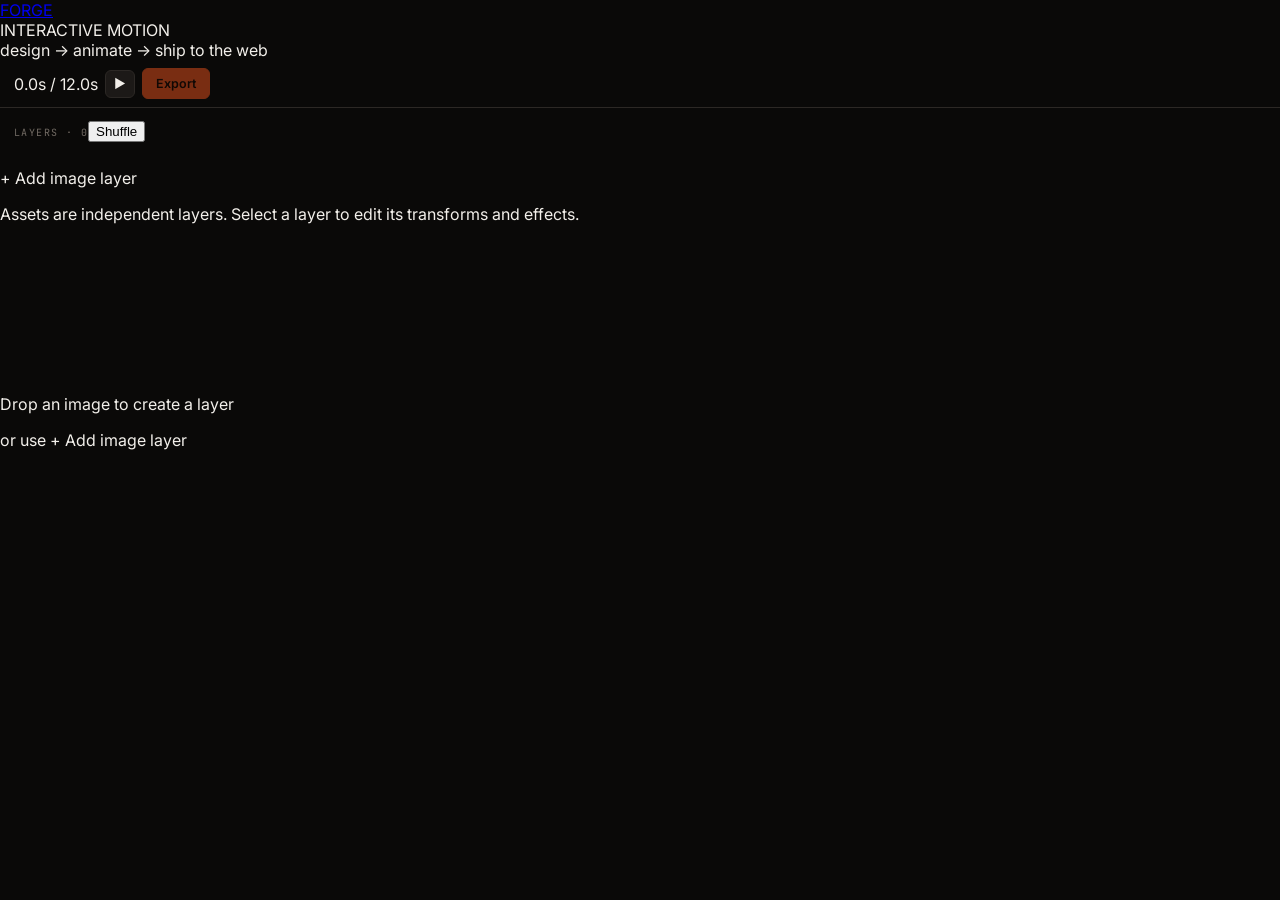
==== editor.html @ c4265dda "Merge branch 'main' of https://github.com/amoghsabarwal/forge" ====
<!DOCTYPE html>
<html lang="en">
<head>
<meta charset="UTF-8">
<meta name="viewport" content="width=device-width, initial-scale=1.0">
<title>Forge — Interactive Motion Editor</title>
<meta name="description" content="Forge — a browser-based composition and motion-design editor for creating interactive web motion with shaders, media, 3D and interaction. Build layered compositions, stack effects per layer, animate with keyframes, and export video or ship production-ready components.">
<link rel="preconnect" href="https://fonts.googleapis.com">
<link href="https://fonts.googleapis.com/css2?family=JetBrains+Mono:wght@400;500;600;700&family=Inter:wght@400;500;600;700;800&display=swap" rel="stylesheet">
<link rel="stylesheet" href="editor.css">
</head>
<body>
<div id="shell">
  <div class="shell-bar">
    <a class="shell-mark" href="index.html" title="Back to home">FORGE</a>
    <div class="editor-context">INTERACTIVE MOTION</div>
    <span class="shell-hint">design → animate → ship to the web</span>
  </div>
  <div class="mode-container" id="modeShaders">
    <div class="mode-inner">
      <header class="topbar"><div class="transport">
        <span id="loopTime">0.0s / 12.0s</span>
        <button class="btn btn-icon" id="playBtn">▶</button>
        <button class="btn btn-primary" id="exportBtn" disabled>Export</button>
      </div></header>
      <div class="workspace">
        <aside class="sidebar sidebar-left">
          <div class="panel-title"><span>LAYERS <span id="mediaCount">· 0</span></span><button class="panel-icon-btn" id="shuffleBtn">Shuffle</button></div>
          <div class="media-drop" id="mediaDrop"><input type="file" id="mediaInput" accept="image/*" multiple hidden><p>+ Add image layer</p></div>
          <div class="layer-hint">Assets are independent layers. Select a layer to edit its transforms and effects.</div>
          <div id="mediaList"></div>
        </aside>
        <section class="viewport" id="viewport"><canvas id="outputCanvas" class="hidden"></canvas><div class="dropzone" id="dropzone"><p>Drop an image to create a layer</p><span>or use + Add image layer</span></div></section>
        <aside class="sidebar sidebar-right" id="inspector"></aside>
      </div>
    </div>
  </div>
</div>
<script src="shell.js"></script>
<script src="layer-engine.js"></script>
</body>
</html>
---- editor.css ----
/* editor.css — Forge composition editor.
   Layout regions: toolbar (top) / scene (left) / canvas (centre) / inspector (right) / timeline (bottom). */

:root{
  --bg-0:#0a0908; --bg-1:#131110; --bg-2:#1c1917; --bg-3:#252220;
  --border:#2c2825; --border-hi:#3a3531;
  --text-0:#f2efea; --text-1:#b8b1a9; --text-2:#726b64;
  --accent:#ff5a1f; --accent-dim:#5c2410;
  --mono:'JetBrains Mono', ui-monospace, monospace;
  --sans:'Inter', system-ui, sans-serif;
  --panel-w:264px;
  --timeline-h:186px;
  --track-name-w:150px;
}

*{ box-sizing:border-box; }
html,body{ height:100%; margin:0; }
body{ background:var(--bg-0); color:var(--text-0); font-family:var(--sans); overflow:hidden; }

#app{ height:100vh; display:flex; flex-direction:column; }
.body{ flex:1; min-height:0; display:grid; grid-template-columns:var(--panel-w) 1fr var(--panel-w); grid-template-rows:minmax(0,1fr); }

/* ---- toolbar ---- */
.toolbar{ display:flex; align-items:center; gap:16px; padding:9px 16px; flex-shrink:0;
  background:var(--bg-1); border-bottom:1px solid var(--border); }
.mark{ display:flex; align-items:center; gap:8px; font-family:var(--mono); font-weight:700;
  font-size:13px; letter-spacing:0.16em; color:var(--text-0); text-decoration:none; flex-shrink:0; }
.tool-group{ display:flex; align-items:center; gap:6px; }
.tool-group.right{ margin-left:auto; }
.zoom-group{ margin-left:8px; }
.readout{ font-family:var(--mono); font-size:10.5px; color:var(--text-2);
  border:1px solid var(--border); border-radius:4px; padding:3px 7px; white-space:nowrap; }

/* ---- buttons ---- */
.btn{ font-family:var(--sans); font-size:12.5px; font-weight:600; border:1px solid var(--border);
  background:var(--bg-2); color:var(--text-0); padding:7px 13px; border-radius:6px; cursor:pointer;
  transition:border-color .15s, background .15s, color .15s, transform .1s; }
.btn:hover{ border-color:var(--border-hi); background:var(--bg-3); }
.btn:active:not(:disabled){ transform:scale(0.97); }
.btn:disabled{ opacity:0.45; cursor:default; }
.btn-sm{ padding:6px 10px; font-size:11.5px; }
.btn-icon{ width:30px; padding:0; height:28px; display:inline-flex; align-items:center; justify-content:center; }
.btn-primary{ background:var(--accent); border-color:var(--accent); color:#1a0800; }
.btn-primary:hover{ background:#ff7038; border-color:#ff7038; }
.icon-btn{ font-family:var(--mono); font-size:11px; line-height:1.2; color:var(--text-2);
  background:transparent; border:1px solid var(--border); border-radius:4px; padding:2px 6px; cursor:pointer;
  transition:color .15s, border-color .15s, background .15s; }
.icon-btn:hover{ color:var(--text-0); border-color:var(--border-hi); background:var(--bg-3); }
.icon-btn:disabled{ opacity:0.3; cursor:default; }
.icon-btn:disabled:hover{ color:var(--text-2); border-color:var(--border); background:transparent; }

/* ---- panels ---- */
.panel{ background:var(--bg-1); min-width:0; min-height:0; display:flex; flex-direction:column; }
.panel-left{ border-right:1px solid var(--border); }
.panel-right{ border-left:1px solid var(--border); }
.panel-title{ font-family:var(--mono); font-size:10px; letter-spacing:0.14em; color:var(--text-2);
  padding:13px 14px 10px; flex-shrink:0; }
.layer-list{ flex:1; min-height:0; overflow-y:auto; padding:0 8px 8px; }
.inspector{ flex:1; min-height:0; overflow-y:auto; padding:0 12px 16px; }
.panel-foot{ padding:10px 14px; border-top:1px solid var(--border); flex-shrink:0; margin:0; }
.hint{ font-family:var(--mono); font-size:10px; line-height:1.5; color:var(--text-2); margin:0 0 10px; }

/* ---- layer rows ---- */
.layer-row{ display:flex; align-items:center; gap:7px; padding:7px 8px; border-radius:6px;
  border:1px solid transparent; cursor:pointer; transition:background .12s, border-color .12s; }
.layer-row:hover{ background:var(--bg-2); }
.layer-row.active{ background:var(--bg-2); border-color:var(--accent-dim); }
.layer-row.dragging{ opacity:0.4; }
.layer-row.comp-row{ margin-top:8px; border-top:1px solid var(--border); border-radius:0 0 6px 6px; padding-top:11px; }
.layer-name{ flex:1; font-size:12px; color:var(--text-0); overflow:hidden; text-overflow:ellipsis; white-space:nowrap; }
.layer-row.active .layer-name{ color:var(--text-0); }
.layer-icon{ background:none; border:none; color:var(--text-2); cursor:pointer; font-size:12px;
  padding:1px 2px; line-height:1; flex-shrink:0; }
.layer-icon:hover{ color:var(--text-0); }
.layer-icon.off{ color:#4a443f; }
.layer-icon.on{ color:var(--accent); }
.layer-icon.small{ font-size:9.5px; font-family:var(--mono); }
.layer-badges{ display:flex; gap:4px; flex-shrink:0; }
.layer-badge{ font-family:var(--mono); font-size:9px; color:var(--text-2);
  border:1px solid var(--border); border-radius:3px; padding:1px 4px; }
.layer-badge.key{ color:var(--accent); border-color:var(--accent-dim); }
.layer-rename{ flex:1; font-family:var(--sans); font-size:12px; background:var(--bg-3);
  border:1px solid var(--accent); border-radius:4px; color:var(--text-0); padding:3px 6px; min-width:0; }
.layer-fx-row{ display:flex; align-items:center; gap:6px; padding:5px 8px 5px 22px; border-radius:5px;
  cursor:pointer; font-size:11px; color:var(--text-1); }
.layer-fx-row:hover{ background:var(--bg-2); }
.layer-fx-row.active{ background:var(--bg-2); color:var(--accent); }
.layer-fx-tick{ font-family:var(--mono); color:var(--text-2); }
.layer-fx-name{ flex:1; overflow:hidden; text-overflow:ellipsis; white-space:nowrap; }

/* ---- stage ---- */
.stage-area{ position:relative; min-width:0; min-height:0; display:flex; flex-direction:column;
  align-items:center; justify-content:center; gap:14px; padding:28px;
  background:radial-gradient(ellipse at 50% 40%, #16130f 0%, var(--bg-0) 72%); overflow:hidden; }
.stage-area.drag{ outline:2px dashed var(--accent); outline-offset:-14px; }
.stage-holder{ position:relative; line-height:0; }
#stage{ display:block; box-shadow:0 30px 80px rgba(0,0,0,0.55); border-radius:2px;
  background-image:linear-gradient(45deg,#141210 25%,transparent 25%),
    linear-gradient(-45deg,#141210 25%,transparent 25%),
    linear-gradient(45deg,transparent 75%,#141210 75%),
    linear-gradient(-45deg,transparent 75%,#141210 75%);
  background-size:16px 16px; background-position:0 0,0 8px,8px -8px,-8px 0; }
.stage-overlay{ position:absolute; inset:0; cursor:default; }
.drop-hint{ font-family:var(--mono); font-size:10px; color:var(--text-2); margin:0; }

/* selection box + handles */
.sel-box{ position:absolute; border:1px solid var(--accent); pointer-events:none; }
.sel-box.locked{ border-style:dashed; opacity:0.6; }
.sel-handle{ position:absolute; width:9px; height:9px; margin:-5px 0 0 -5px;
  background:var(--accent); border:1px solid #1a0800; border-radius:2px; pointer-events:auto; }
.sel-nw{ cursor:nwse-resize; } .sel-se{ cursor:nwse-resize; }
.sel-ne{ cursor:nesw-resize; } .sel-sw{ cursor:nesw-resize; }
.sel-rotate{ position:absolute; left:50%; top:-24px; width:11px; height:11px; margin-left:-6px;
  border:1.5px solid var(--accent); border-radius:50%; background:var(--bg-0);
  pointer-events:auto; cursor:grab; }

/* ---- inspector controls ---- */
.group{ border:1px solid var(--border); border-radius:8px; background:var(--bg-2);
  margin-bottom:10px; padding:12px; }
.group-head{ display:flex; align-items:center; justify-content:space-between; gap:8px; margin-bottom:10px; }
.group-name{ font-size:12px; font-weight:600; letter-spacing:0.02em; }
.param-row{ margin-bottom:10px; }
.param-row:last-child{ margin-bottom:0; }
.param-label{ display:flex; justify-content:space-between; align-items:center; font-family:var(--mono);
  font-size:10px; color:var(--text-1); margin-bottom:5px; gap:8px; }
.param-label b{ font-weight:500; color:var(--text-0); text-transform:capitalize; }
.param-right{ display:flex; align-items:center; gap:5px; }
.param-right > span{ color:var(--accent); }

input[type="range"]{ -webkit-appearance:none; width:100%; height:14px; background:transparent; margin:0; }
input[type="range"]::-webkit-slider-runnable-track{ height:3px; background:var(--bg-3); border-radius:2px; }
input[type="range"]::-webkit-slider-thumb{ -webkit-appearance:none; width:12px; height:12px; margin-top:-4.5px;
  border-radius:50%; background:var(--accent); cursor:pointer; box-shadow:0 0 0 3px rgba(255,90,31,0.15); }
input[type="range"]::-moz-range-track{ height:3px; background:var(--bg-3); border-radius:2px; }
input[type="range"]::-moz-range-thumb{ width:12px; height:12px; border:none; border-radius:50%; background:var(--accent); cursor:pointer; }

.segmented{ display:flex; flex-wrap:wrap; gap:5px; }
.seg-btn{ font-family:var(--mono); font-size:10px; padding:5px 8px; border-radius:5px;
  border:1px solid var(--border); background:var(--bg-3); color:var(--text-1); cursor:pointer;
  transition:border-color .15s, color .15s, background .15s; }
.seg-btn:hover{ color:var(--text-0); }
.seg-btn.active{ border-color:var(--accent); color:var(--accent); background:rgba(255,90,31,0.08); }

.switch{ position:relative; width:30px; height:17px; flex-shrink:0; }
.switch input{ opacity:0; width:100%; height:100%; margin:0; position:absolute; cursor:pointer; z-index:1; }
.switch .track{ position:absolute; inset:0; background:var(--bg-3); border:1px solid var(--border); border-radius:10px; transition:background .15s, border-color .15s; }
.switch .thumb{ position:absolute; top:2px; left:2px; width:11px; height:11px; border-radius:50%; background:var(--text-2); transition:transform .15s, background .15s; }
.switch input:checked ~ .track{ background:var(--accent-dim); border-color:var(--accent); }
.switch input:checked ~ .track ~ .thumb{ transform:translateX(13px); background:var(--accent); }

.color-row{ display:flex; align-items:center; gap:8px; }
.color-row input[type="color"]{ width:30px; height:26px; border:1px solid var(--border); border-radius:5px;
  background:none; padding:0; cursor:pointer; }
.select-input{ width:100%; font-family:var(--mono); font-size:11px; background:var(--bg-3);
  border:1px solid var(--border); border-radius:5px; color:var(--text-0); padding:6px; }
.text-input{ width:100%; font-family:var(--sans); font-size:12px; background:var(--bg-3);
  border:1px solid var(--border); border-radius:5px; color:var(--text-0); padding:7px 8px;
  resize:vertical; min-height:44px; margin-bottom:10px; }

.key-btn, .anim-btn{ font-family:var(--mono); font-size:10px; line-height:1; color:var(--text-2);
  background:transparent; border:1px solid var(--border); border-radius:4px; padding:2px 5px;
  cursor:pointer; transition:color .15s, border-color .15s, background .15s; }
.key-btn:hover, .anim-btn:hover{ color:var(--text-0); border-color:var(--border-hi); }
.key-btn.on{ color:var(--accent); border-color:var(--accent); background:rgba(255,90,31,0.10); }
.anim-btn.on{ color:var(--accent); border-color:var(--accent); background:rgba(255,90,31,0.10); }

.anim-box{ margin:8px 0 10px; padding:8px 9px; border-left:2px solid var(--accent-dim);
  background:rgba(255,90,31,0.035); border-radius:0 5px 5px 0; }
.anim-select{ margin-bottom:8px; }

.fx-card{ border:1px solid var(--border); border-radius:7px; background:var(--bg-1);
  margin:8px 0 0; padding:10px; transition:border-color .15s; }
.fx-card.on{ border-color:var(--accent-dim); }
.fx-card.sel{ border-color:var(--accent); }
.fx-name{ display:flex; align-items:center; gap:7px; font-size:12px; font-weight:600; flex:1; min-width:0; }
.fx-index{ font-family:var(--mono); font-size:9px; color:var(--text-2);
  border:1px solid var(--border); border-radius:3px; padding:1px 5px; flex-shrink:0; }
.fx-card.on .fx-index{ color:var(--accent); border-color:var(--accent-dim); }
.fx-tools{ display:flex; gap:3px; flex-shrink:0; }

/* ---- timeline ---- */
.timeline{ height:var(--timeline-h); flex-shrink:0; background:var(--bg-1);
  border-top:1px solid var(--border); display:flex; flex-direction:column; }
.transport{ display:flex; align-items:center; gap:7px; padding:8px 14px;
  border-bottom:1px solid var(--border); flex-shrink:0; }
.timeline-body{ flex:1; min-height:0; overflow-y:auto; position:relative; }
.ruler-row{ display:flex; position:sticky; top:0; z-index:2; background:var(--bg-1);
  border-bottom:1px solid var(--border); }
.ruler-spacer{ width:var(--track-name-w); flex-shrink:0; border-right:1px solid var(--border); }
.ruler{ flex:1; position:relative; height:26px; cursor:pointer; }
.ruler-tick{ position:absolute; top:7px; font-family:var(--mono); font-size:9px; color:var(--text-2);
  transform:translateX(-50%); pointer-events:none; }
.tracks{ padding-bottom:8px; }
.tracks .hint{ padding:14px; }
.track-row{ display:flex; align-items:center; height:30px; border-bottom:1px solid rgba(44,40,37,0.5); }
.track-name{ width:var(--track-name-w); flex-shrink:0; padding:0 10px; display:flex; flex-direction:column;
  justify-content:center; gap:1px; border-right:1px solid var(--border); cursor:pointer; height:100%; }
.track-name:hover{ background:var(--bg-2); }
.track-layer{ font-size:10.5px; color:var(--text-1); overflow:hidden; text-overflow:ellipsis; white-space:nowrap; }
.track-prop{ font-family:var(--mono); font-size:9px; color:var(--text-2); overflow:hidden; text-overflow:ellipsis; white-space:nowrap; }
.track-lane{ flex:1; position:relative; height:100%; cursor:pointer; }
.track-lane:hover{ background:rgba(255,255,255,0.014); }
.key-dot{ position:absolute; top:50%; width:9px; height:9px; margin:-5px 0 0 -5px; padding:0;
  background:var(--accent); border:1px solid #1a0800; border-radius:2px;
  transform:rotate(45deg); cursor:pointer; }
.key-dot:hover{ background:#ff7038; }
.playhead{ position:absolute; top:0; bottom:0; width:1px; background:var(--accent);
  pointer-events:none; z-index:3; }
.playhead::before{ content:''; position:absolute; top:0; left:-4px; width:9px; height:9px;
  background:var(--accent); border-radius:0 0 2px 2px; }

/* ---- toast ---- */
.toast{ position:fixed; bottom:calc(var(--timeline-h) + 18px); left:50%;
  transform:translateX(-50%) translateY(8px);
  background:var(--bg-2); border:1px solid var(--border); color:var(--text-0); font-size:12.5px;
  padding:9px 16px; border-radius:7px; opacity:0; pointer-events:none;
  transition:opacity .2s, transform .2s; z-index:20; box-shadow:0 10px 30px rgba(0,0,0,0.45);
  display:flex; align-items:center; gap:12px; }
.toast.show{ opacity:1; transform:translateX(-50%) translateY(0); pointer-events:auto; }
.toast-action{ font-family:var(--sans); font-size:12.5px; font-weight:600; color:var(--accent);
  background:none; border:none; cursor:pointer; padding:0; white-space:nowrap; }
.toast-action:hover{ text-decoration:underline; }

::-webkit-scrollbar{ width:9px; height:9px; }
::-webkit-scrollbar-thumb{ background:var(--bg-3); border-radius:5px; }
::-webkit-scrollbar-track{ background:transparent; }

a:focus-visible, button:focus-visible, input:focus-visible, textarea:focus-visible, select:focus-visible{
  outline:2px solid var(--accent); outline-offset:2px; border-radius:4px;
}

@media (max-width:1100px){
  :root{ --panel-w:220px; }
}
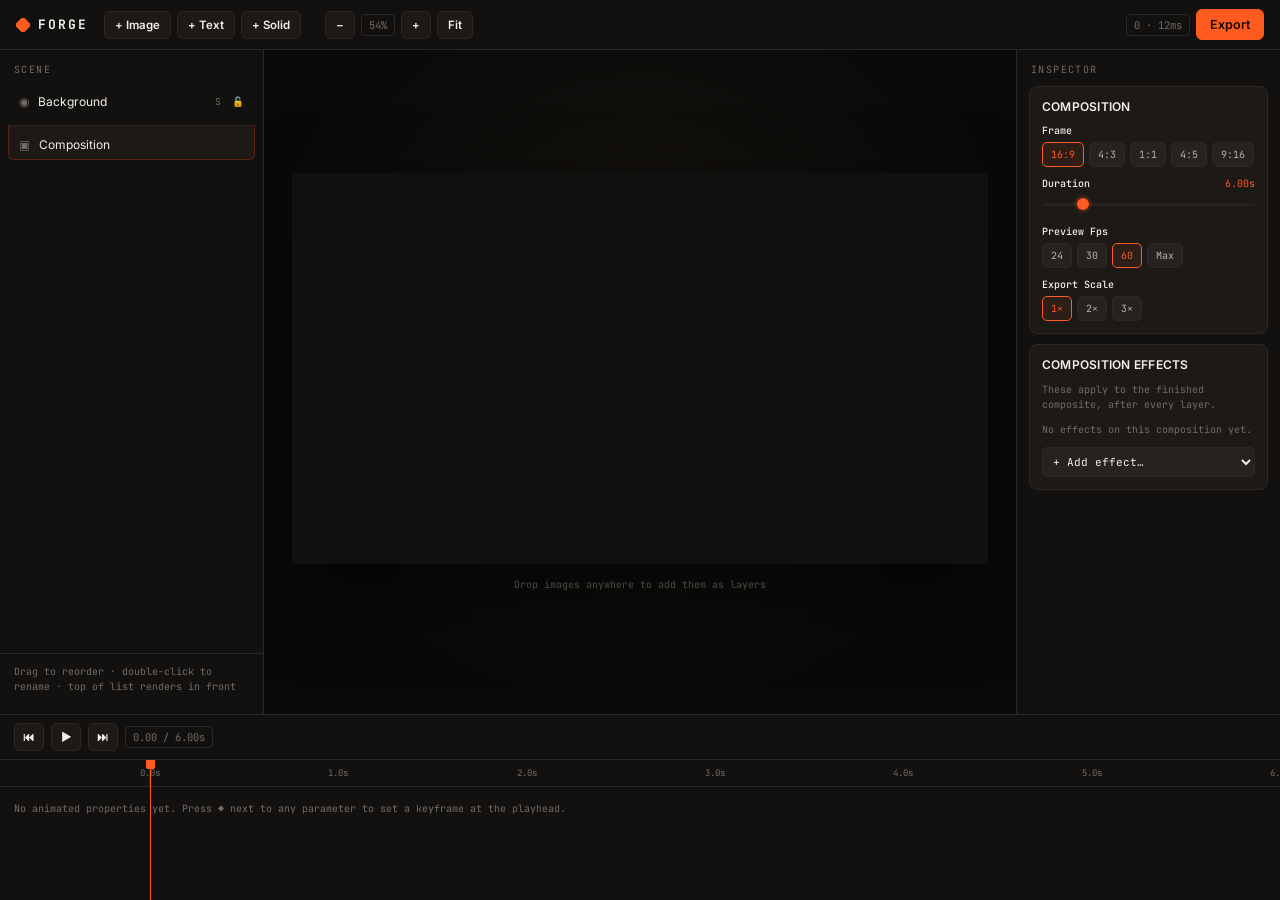
==== commit 97b5ae19: "Add files via upload" ====
--- a/editor.html
+++ b/editor.html
@@ -3,40 +3,92 @@
 <head>
 <meta charset="UTF-8">
 <meta name="viewport" content="width=device-width, initial-scale=1.0">
-<title>Forge — Interactive Motion Editor</title>
-<meta name="description" content="Forge — a browser-based composition and motion-design editor for creating interactive web motion with shaders, media, 3D and interaction. Build layered compositions, stack effects per layer, animate with keyframes, and export video or ship production-ready components.">
+<title>Forge — Editor</title>
+<meta name="description" content="Forge — a browser-based composition and motion-design editor. Build layered compositions, stack effects per layer, animate with keyframes, export video.">
 <link rel="preconnect" href="https://fonts.googleapis.com">
 <link href="https://fonts.googleapis.com/css2?family=JetBrains+Mono:wght@400;500;600;700&family=Inter:wght@400;500;600;700;800&display=swap" rel="stylesheet">
 <link rel="stylesheet" href="editor.css">
 </head>
 <body>
-<div id="shell">
-  <div class="shell-bar">
-    <a class="shell-mark" href="index.html" title="Back to home">FORGE</a>
-    <div class="editor-context">INTERACTIVE MOTION</div>
-    <span class="shell-hint">design → animate → ship to the web</span>
+
+<div id="app">
+
+  <!-- ── top: project / tools / preview / export ── -->
+  <header class="toolbar">
+    <a class="mark" href="index.html" title="Back to home">
+      <svg width="14" height="14" viewBox="0 0 14 14"><rect x="1" y="1" width="12" height="12" rx="2" transform="rotate(45 7 7)" style="fill:var(--accent)"/></svg>
+      FORGE
+    </a>
+
+    <div class="tool-group">
+      <button class="btn btn-sm" id="addImageBtn" title="Add an image layer">+ Image</button>
+      <button class="btn btn-sm" id="addTextBtn" title="Add a text layer">+ Text</button>
+      <button class="btn btn-sm" id="addSolidBtn" title="Add a solid background layer">+ Solid</button>
+      <input type="file" id="imageInput" accept="image/*" multiple hidden>
+    </div>
+
+    <div class="tool-group zoom-group">
+      <button class="btn btn-icon btn-sm" id="zoomOutBtn" title="Zoom out">−</button>
+      <span class="readout" id="zoomLabel">100%</span>
+      <button class="btn btn-icon btn-sm" id="zoomInBtn" title="Zoom in">+</button>
+      <button class="btn btn-sm" id="fitBtn" title="Fit to screen (F)">Fit</button>
+    </div>
+
+    <div class="tool-group right">
+      <span class="readout" id="perfReadout" title="Estimated GPU cost · measured frame time">0 · 0ms</span>
+      <button class="btn btn-primary" id="exportBtn">Export</button>
+    </div>
+  </header>
+
+  <div class="body">
+
+    <!-- ── left: scene / layers ── -->
+    <aside class="panel panel-left">
+      <div class="panel-title">SCENE</div>
+      <div id="layerList" class="layer-list"></div>
+      <p class="hint panel-foot">Drag to reorder · double-click to rename · top of list renders in front</p>
+    </aside>
+
+    <!-- ── centre: canvas ── -->
+    <main class="stage-area" id="stageWrap">
+      <div class="stage-holder">
+        <canvas id="stage"></canvas>
+        <div id="overlay" class="stage-overlay"></div>
+      </div>
+      <p class="drop-hint">Drop images anywhere to add them as layers</p>
+    </main>
+
+    <!-- ── right: contextual inspector ── -->
+    <aside class="panel panel-right">
+      <div class="panel-title">INSPECTOR</div>
+      <div id="inspector" class="inspector"></div>
+    </aside>
+
   </div>
-  <div class="mode-container" id="modeShaders">
-    <div class="mode-inner">
-      <header class="topbar"><div class="transport">
-        <span id="loopTime">0.0s / 12.0s</span>
-        <button class="btn btn-icon" id="playBtn">▶</button>
-        <button class="btn btn-primary" id="exportBtn" disabled>Export</button>
-      </div></header>
-      <div class="workspace">
-        <aside class="sidebar sidebar-left">
-          <div class="panel-title"><span>LAYERS <span id="mediaCount">· 0</span></span><button class="panel-icon-btn" id="shuffleBtn">Shuffle</button></div>
-          <div class="media-drop" id="mediaDrop"><input type="file" id="mediaInput" accept="image/*" multiple hidden><p>+ Add image layer</p></div>
-          <div class="layer-hint">Assets are independent layers. Select a layer to edit its transforms and effects.</div>
-          <div id="mediaList"></div>
-        </aside>
-        <section class="viewport" id="viewport"><canvas id="outputCanvas" class="hidden"></canvas><div class="dropzone" id="dropzone"><p>Drop an image to create a layer</p><span>or use + Add image layer</span></div></section>
-        <aside class="sidebar sidebar-right" id="inspector"></aside>
+
+  <!-- ── bottom: timeline ── -->
+  <section class="timeline">
+    <div class="transport">
+      <button class="btn btn-icon btn-sm" id="toStartBtn" title="Go to start">⏮</button>
+      <button class="btn btn-icon btn-sm" id="playBtn" title="Play / pause (Space)">▶</button>
+      <button class="btn btn-icon btn-sm" id="toEndBtn" title="Go to end">⏭</button>
+      <span class="readout" id="timeLabel">0.00 / 6.00s</span>
+    </div>
+    <div class="timeline-body" id="timelineBody">
+      <div class="ruler-row">
+        <div class="ruler-spacer"></div>
+        <div class="ruler" id="timelineRuler"></div>
       </div>
+      <div id="timelineTracks" class="tracks"></div>
+      <div class="playhead" id="playhead"></div>
     </div>
-  </div>
+  </section>
+
+  <div class="toast" id="toast"></div>
 </div>
-<script src="shell.js"></script>
-<script src="layer-engine.js"></script>
+
+<script src="fx.js"></script>
+<script src="comp.js"></script>
+<script src="ui.js"></script>
 </body>
 </html>
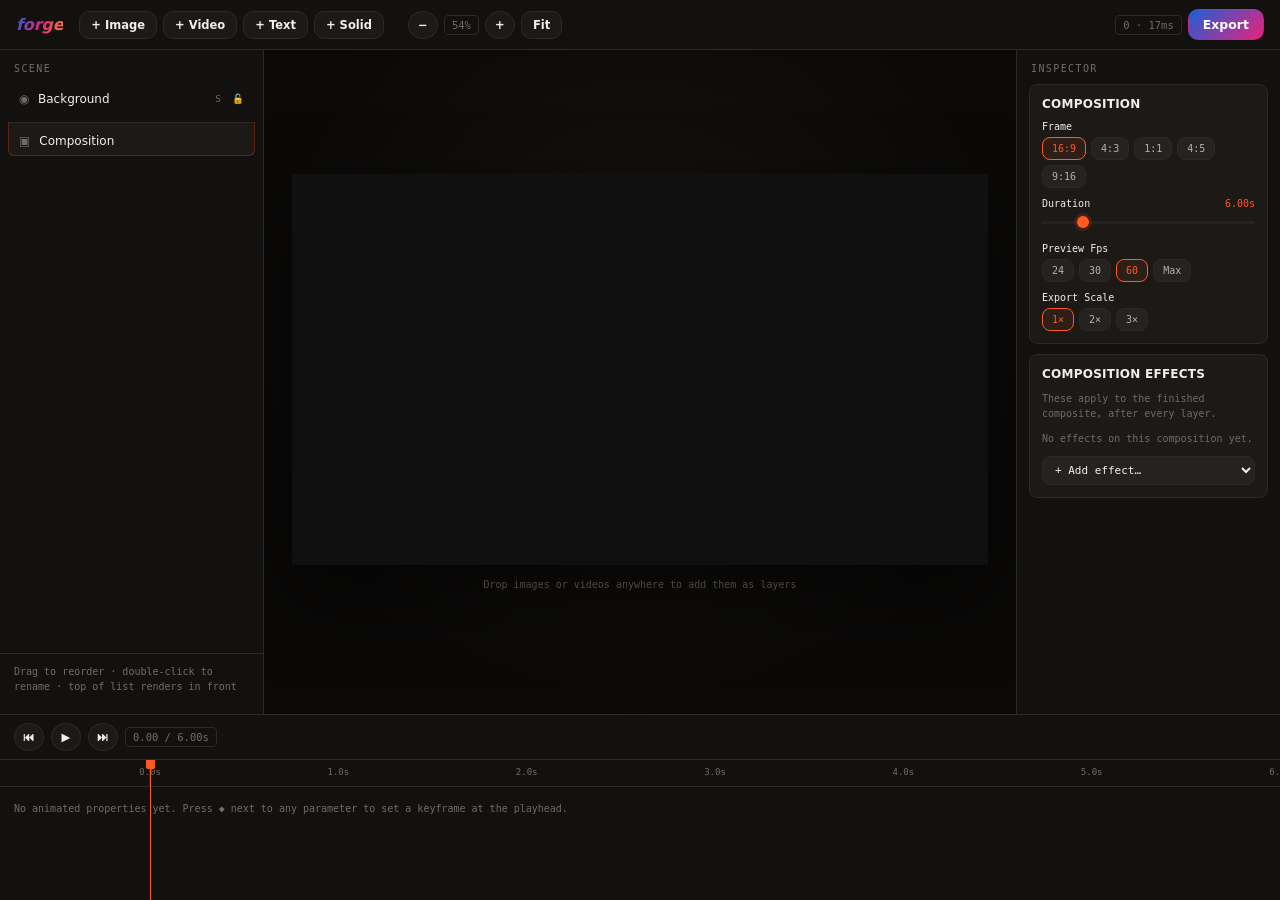
==== commit 1c051e3e: "changes" ====
--- a/editor.html
+++ b/editor.html
@@ -5,8 +5,8 @@
 <meta name="viewport" content="width=device-width, initial-scale=1.0">
 <title>Forge — Editor</title>
 <meta name="description" content="Forge — a browser-based composition and motion-design editor. Build layered compositions, stack effects per layer, animate with keyframes, export video.">
-<link rel="preconnect" href="https://fonts.googleapis.com">
-<link href="https://fonts.googleapis.com/css2?family=JetBrains+Mono:wght@400;500;600;700&family=Inter:wght@400;500;600;700;800&display=swap" rel="stylesheet">
+<link rel="preconnect" href="https://api.fontshare.com">
+<link href="https://api.fontshare.com/v2/css?f[]=satoshi@400,500,700&display=swap" rel="stylesheet">
 <link rel="stylesheet" href="editor.css">
 </head>
 <body>
@@ -15,16 +15,15 @@
 
   <!-- ── top: project / tools / preview / export ── -->
   <header class="toolbar">
-    <a class="mark" href="index.html" title="Back to home">
-      <svg width="14" height="14" viewBox="0 0 14 14"><rect x="1" y="1" width="12" height="12" rx="2" transform="rotate(45 7 7)" style="fill:var(--accent)"/></svg>
-      FORGE
-    </a>
+    <a class="mark" href="index.html" title="Back to home">forge</a>
 
     <div class="tool-group">
       <button class="btn btn-sm" id="addImageBtn" title="Add an image layer">+ Image</button>
+      <button class="btn btn-sm" id="addVideoBtn" title="Add a video layer">+ Video</button>
       <button class="btn btn-sm" id="addTextBtn" title="Add a text layer">+ Text</button>
       <button class="btn btn-sm" id="addSolidBtn" title="Add a solid background layer">+ Solid</button>
       <input type="file" id="imageInput" accept="image/*" multiple hidden>
+      <input type="file" id="videoInput" accept="video/*" multiple hidden>
     </div>
 
     <div class="tool-group zoom-group">
@@ -55,7 +54,7 @@
         <canvas id="stage"></canvas>
         <div id="overlay" class="stage-overlay"></div>
       </div>
-      <p class="drop-hint">Drop images anywhere to add them as layers</p>
+      <p class="drop-hint">Drop images or videos anywhere to add them as layers</p>
     </main>
 
     <!-- ── right: contextual inspector ── -->
--- a/editor.css
+++ b/editor.css
@@ -6,11 +6,16 @@
   --border:#2c2825; --border-hi:#3a3531;
   --text-0:#f2efea; --text-1:#b8b1a9; --text-2:#726b64;
   --accent:#ff5a1f; --accent-dim:#5c2410;
-  --mono:'JetBrains Mono', ui-monospace, monospace;
-  --sans:'Inter', system-ui, sans-serif;
+  --mono:'Satoshi', ui-monospace, monospace;
+  --sans:'Satoshi', system-ui, sans-serif;
   --panel-w:264px;
   --timeline-h:186px;
   --track-name-w:150px;
+  /* Brand-refresh accent palette, kept alongside --accent (which stays orange and drives
+     every functional/interactive color in the working surface). Used sparingly here — just
+     the wordmark — because a dark, low-chroma panel is what a dense control surface needs;
+     see landing.css for where the fuller gradient treatment lives. */
+  --brand-blue:#1d5fd6; --brand-pink:#e6237e; --brand-orange:#ff8a3d;
 }
 
 *{ box-sizing:border-box; }
@@ -23,8 +28,10 @@
 /* ---- toolbar ---- */
 .toolbar{ display:flex; align-items:center; gap:16px; padding:9px 16px; flex-shrink:0;
   background:var(--bg-1); border-bottom:1px solid var(--border); }
-.mark{ display:flex; align-items:center; gap:8px; font-family:var(--mono); font-weight:700;
-  font-size:13px; letter-spacing:0.16em; color:var(--text-0); text-decoration:none; flex-shrink:0; }
+.mark{ display:inline-block; font-family:var(--sans); font-weight:700; font-style:italic;
+  font-size:16px; letter-spacing:-0.01em; text-decoration:none; flex-shrink:0;
+  background:linear-gradient(120deg, var(--brand-blue), var(--brand-pink) 55%, var(--brand-orange));
+  -webkit-background-clip:text; background-clip:text; color:transparent; }
 .tool-group{ display:flex; align-items:center; gap:6px; }
 .tool-group.right{ margin-left:auto; }
 .zoom-group{ margin-left:8px; }
@@ -33,17 +40,18 @@
 
 /* ---- buttons ---- */
 .btn{ font-family:var(--sans); font-size:12.5px; font-weight:600; border:1px solid var(--border);
-  background:var(--bg-2); color:var(--text-0); padding:7px 13px; border-radius:6px; cursor:pointer;
+  background:var(--bg-2); color:var(--text-0); padding:7px 14px; border-radius:10px; cursor:pointer;
   transition:border-color .15s, background .15s, color .15s, transform .1s; }
 .btn:hover{ border-color:var(--border-hi); background:var(--bg-3); }
 .btn:active:not(:disabled){ transform:scale(0.97); }
 .btn:disabled{ opacity:0.45; cursor:default; }
-.btn-sm{ padding:6px 10px; font-size:11.5px; }
-.btn-icon{ width:30px; padding:0; height:28px; display:inline-flex; align-items:center; justify-content:center; }
-.btn-primary{ background:var(--accent); border-color:var(--accent); color:#1a0800; }
-.btn-primary:hover{ background:#ff7038; border-color:#ff7038; }
+.btn-sm{ padding:6px 11px; font-size:11.5px; }
+.btn-icon{ width:30px; padding:0; height:28px; border-radius:50%;
+  display:inline-flex; align-items:center; justify-content:center; }
+.btn-primary{ background:linear-gradient(135deg, var(--brand-blue), var(--brand-pink)); border-color:transparent; color:#fff; }
+.btn-primary:hover{ filter:brightness(1.08); }
 .icon-btn{ font-family:var(--mono); font-size:11px; line-height:1.2; color:var(--text-2);
-  background:transparent; border:1px solid var(--border); border-radius:4px; padding:2px 6px; cursor:pointer;
+  background:transparent; border:1px solid var(--border); border-radius:6px; padding:2px 6px; cursor:pointer;
   transition:color .15s, border-color .15s, background .15s; }
 .icon-btn:hover{ color:var(--text-0); border-color:var(--border-hi); background:var(--bg-3); }
 .icon-btn:disabled{ opacity:0.3; cursor:default; }
@@ -135,7 +143,7 @@
 input[type="range"]::-moz-range-thumb{ width:12px; height:12px; border:none; border-radius:50%; background:var(--accent); cursor:pointer; }
 
 .segmented{ display:flex; flex-wrap:wrap; gap:5px; }
-.seg-btn{ font-family:var(--mono); font-size:10px; padding:5px 8px; border-radius:5px;
+.seg-btn{ font-family:var(--mono); font-size:10px; padding:5px 9px; border-radius:8px;
   border:1px solid var(--border); background:var(--bg-3); color:var(--text-1); cursor:pointer;
   transition:border-color .15s, color .15s, background .15s; }
 .seg-btn:hover{ color:var(--text-0); }
@@ -152,13 +160,13 @@
 .color-row input[type="color"]{ width:30px; height:26px; border:1px solid var(--border); border-radius:5px;
   background:none; padding:0; cursor:pointer; }
 .select-input{ width:100%; font-family:var(--mono); font-size:11px; background:var(--bg-3);
-  border:1px solid var(--border); border-radius:5px; color:var(--text-0); padding:6px; }
+  border:1px solid var(--border); border-radius:8px; color:var(--text-0); padding:6px 8px; }
 .text-input{ width:100%; font-family:var(--sans); font-size:12px; background:var(--bg-3);
-  border:1px solid var(--border); border-radius:5px; color:var(--text-0); padding:7px 8px;
+  border:1px solid var(--border); border-radius:8px; color:var(--text-0); padding:7px 8px;
   resize:vertical; min-height:44px; margin-bottom:10px; }
 
 .key-btn, .anim-btn{ font-family:var(--mono); font-size:10px; line-height:1; color:var(--text-2);
-  background:transparent; border:1px solid var(--border); border-radius:4px; padding:2px 5px;
+  background:transparent; border:1px solid var(--border); border-radius:6px; padding:2px 5px;
   cursor:pointer; transition:color .15s, border-color .15s, background .15s; }
 .key-btn:hover, .anim-btn:hover{ color:var(--text-0); border-color:var(--border-hi); }
 .key-btn.on{ color:var(--accent); border-color:var(--accent); background:rgba(255,90,31,0.10); }
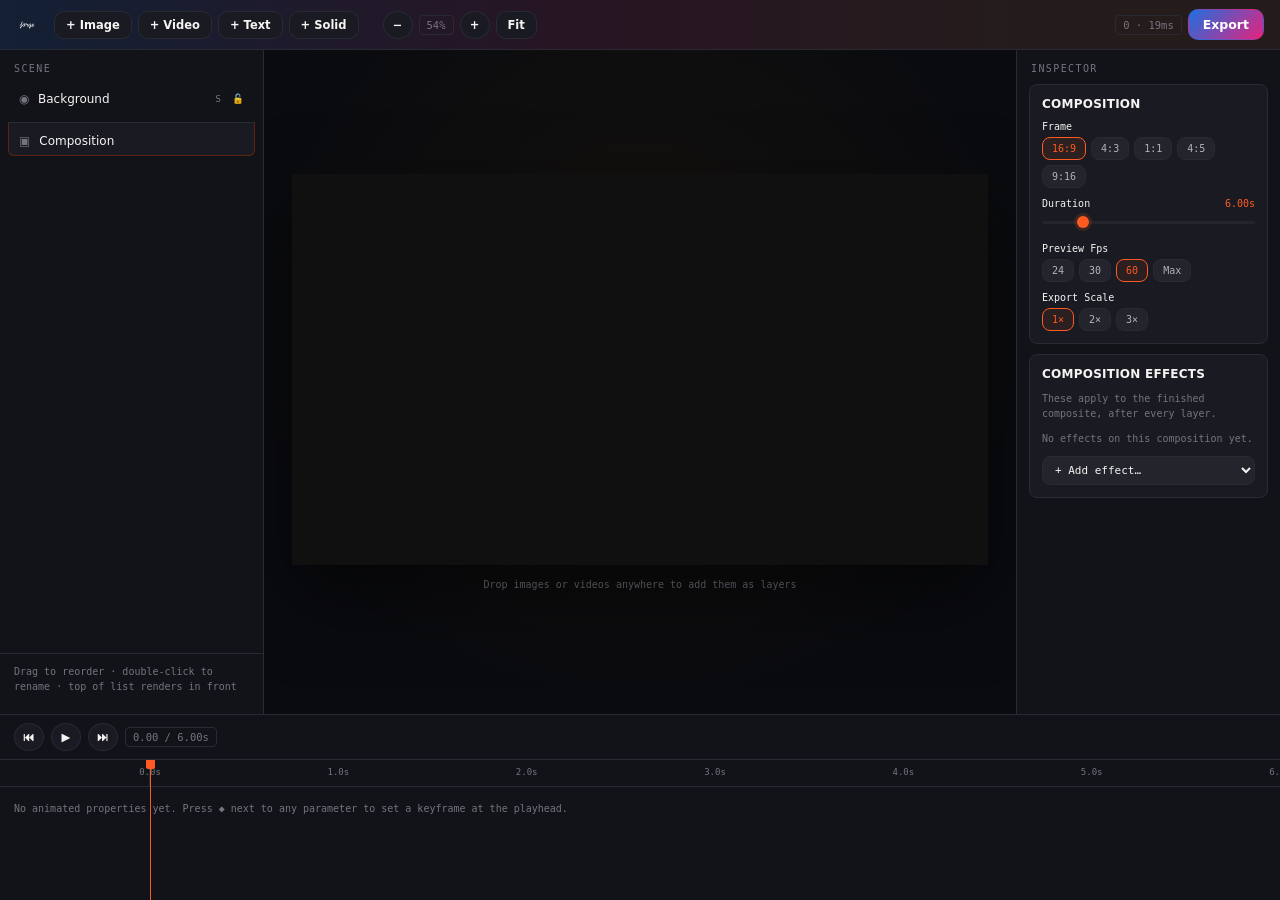
==== commit 0739bac4: "ui change" ====
--- a/editor.html
+++ b/editor.html
@@ -5,6 +5,7 @@
 <meta name="viewport" content="width=device-width, initial-scale=1.0">
 <title>Forge — Editor</title>
 <meta name="description" content="Forge — a browser-based composition and motion-design editor. Build layered compositions, stack effects per layer, animate with keyframes, export video.">
+<link rel="icon" href="favicon.svg" type="image/svg+xml">
 <link rel="preconnect" href="https://api.fontshare.com">
 <link href="https://api.fontshare.com/v2/css?f[]=satoshi@400,500,700&display=swap" rel="stylesheet">
 <link rel="stylesheet" href="editor.css">
@@ -15,7 +16,7 @@
 
   <!-- ── top: project / tools / preview / export ── -->
   <header class="toolbar">
-    <a class="mark" href="index.html" title="Back to home">forge</a>
+    <a class="mark" href="index.html" title="Back to home"><span class="wordmark"></span></a>
 
     <div class="tool-group">
       <button class="btn btn-sm" id="addImageBtn" title="Add an image layer">+ Image</button>
--- a/editor.css
+++ b/editor.css
@@ -2,20 +2,23 @@
    Layout regions: toolbar (top) / scene (left) / canvas (centre) / inspector (right) / timeline (bottom). */
 
 :root{
-  --bg-0:#0a0908; --bg-1:#131110; --bg-2:#1c1917; --bg-3:#252220;
-  --border:#2c2825; --border-hi:#3a3531;
-  --text-0:#f2efea; --text-1:#b8b1a9; --text-2:#726b64;
+  /* Shifted from the old warm near-black (tied to the retired orange-ember identity) to a
+     cooler neutral that reads as the same family as the brand gradient's blues without
+     turning the working panels themselves into a color surface. */
+  --bg-0:#0a0b0f; --bg-1:#121319; --bg-2:#1a1b22; --bg-3:#23242c;
+  --border:#282a34; --border-hi:#383a46;
+  --text-0:#f5f4f2; --text-1:#b4b3ba; --text-2:#75747d;
   --accent:#ff5a1f; --accent-dim:#5c2410;
   --mono:'Satoshi', ui-monospace, monospace;
   --sans:'Satoshi', system-ui, sans-serif;
   --panel-w:264px;
   --timeline-h:186px;
   --track-name-w:150px;
-  /* Brand-refresh accent palette, kept alongside --accent (which stays orange and drives
-     every functional/interactive color in the working surface). Used sparingly here — just
-     the wordmark — because a dark, low-chroma panel is what a dense control surface needs;
-     see landing.css for where the fuller gradient treatment lives. */
-  --brand-blue:#1d5fd6; --brand-pink:#e6237e; --brand-orange:#ff8a3d;
+  /* The brand gradient itself — same family used on the landing page, applied here only to
+     the toolbar wash, the wordmark, and primary/active accents. A dense control surface
+     still needs a stable, low-chroma base to actually read sliders and layer names against;
+     this is "kinda similar," not a repaint of every panel. */
+  --brand-blue:#1d6fe0; --brand-pink:#e6237e; --brand-orange:#ff8a3d; --brand-cyan:#2fd4c0;
 }
 
 *{ box-sizing:border-box; }
@@ -27,11 +30,18 @@
 
 /* ---- toolbar ---- */
 .toolbar{ display:flex; align-items:center; gap:16px; padding:9px 16px; flex-shrink:0;
-  background:var(--bg-1); border-bottom:1px solid var(--border); }
-.mark{ display:inline-block; font-family:var(--sans); font-weight:700; font-style:italic;
-  font-size:16px; letter-spacing:-0.01em; text-decoration:none; flex-shrink:0;
-  background:linear-gradient(120deg, var(--brand-blue), var(--brand-pink) 55%, var(--brand-orange));
-  -webkit-background-clip:text; background-clip:text; color:transparent; }
+  background:
+    linear-gradient(90deg, rgba(29,111,224,0.14), rgba(230,35,126,0.10) 45%, rgba(255,138,61,0.08) 80%),
+    var(--bg-1);
+  border-bottom:1px solid var(--border); }
+.mark{ display:inline-flex; align-items:center; text-decoration:none; flex-shrink:0; }
+.wordmark{ display:block; width:22px; height:22px; background-color:var(--text-0);
+  -webkit-mask-image:url('wordmark.svg'); mask-image:url('wordmark.svg');
+  -webkit-mask-size:contain; mask-size:contain;
+  -webkit-mask-repeat:no-repeat; mask-repeat:no-repeat;
+  -webkit-mask-position:center; mask-position:center;
+  transition:background-color .15s; }
+.mark:hover .wordmark{ background-color:var(--brand-orange); }
 .tool-group{ display:flex; align-items:center; gap:6px; }
 .tool-group.right{ margin-left:auto; }
 .zoom-group{ margin-left:8px; }
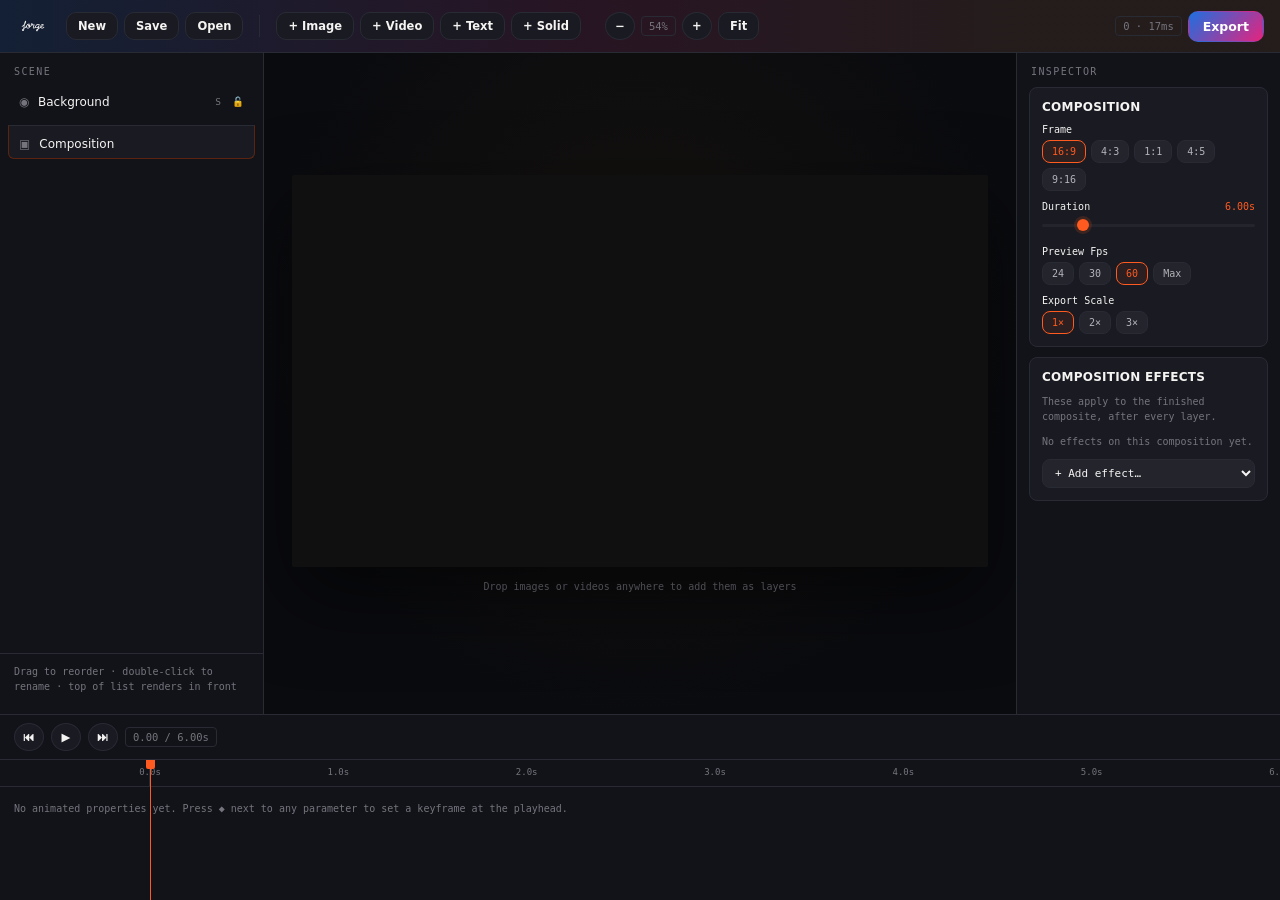
==== commit 383a5908: "added mp4 video encoding" ====
--- a/editor.html
+++ b/editor.html
@@ -17,6 +17,15 @@
   <!-- ── top: project / tools / preview / export ── -->
   <header class="toolbar">
     <a class="mark" href="index.html" title="Back to home"><span class="wordmark"></span></a>
+
+    <div class="tool-group">
+      <button class="btn btn-sm" id="newBtn" title="New composition">New</button>
+      <button class="btn btn-sm" id="saveBtn" title="Save project">Save</button>
+      <button class="btn btn-sm" id="openBtn" title="Open a saved project">Open</button>
+      <input type="file" id="projectInput" accept=".forge,application/json" hidden>
+    </div>
+
+    <div class="tool-divider"></div>
 
     <div class="tool-group">
       <button class="btn btn-sm" id="addImageBtn" title="Add an image layer">+ Image</button>
@@ -59,7 +68,8 @@
     </main>
 
     <!-- ── right: contextual inspector ── -->
-    <aside class="panel panel-right">
+    <aside class="panel panel-right" id="panelRight">
+      <div class="panel-resize" id="panelResize" title="Drag to resize"></div>
       <div class="panel-title">INSPECTOR</div>
       <div id="inspector" class="inspector"></div>
     </aside>
@@ -85,6 +95,7 @@
   </section>
 
   <div class="toast" id="toast"></div>
+  <div class="modal-host" id="modalHost" hidden></div>
 </div>
 
 <script src="fx.js"></script>
--- a/editor.css
+++ b/editor.css
@@ -35,13 +35,14 @@
     var(--bg-1);
   border-bottom:1px solid var(--border); }
 .mark{ display:inline-flex; align-items:center; text-decoration:none; flex-shrink:0; }
-.wordmark{ display:block; width:22px; height:22px; background-color:var(--text-0);
+.wordmark{ display:block; width:34px; height:34px; background-color:var(--text-0);
   -webkit-mask-image:url('wordmark.svg'); mask-image:url('wordmark.svg');
   -webkit-mask-size:contain; mask-size:contain;
   -webkit-mask-repeat:no-repeat; mask-repeat:no-repeat;
   -webkit-mask-position:center; mask-position:center;
-  transition:background-color .15s; }
-.mark:hover .wordmark{ background-color:var(--brand-orange); }
+  transition:background-color .15s, transform .15s; }
+.mark:hover .wordmark{ background-color:var(--brand-orange); transform:scale(1.05); }
+.tool-divider{ width:1px; height:22px; background:var(--border); flex-shrink:0; }
 .tool-group{ display:flex; align-items:center; gap:6px; }
 .tool-group.right{ margin-left:auto; }
 .zoom-group{ margin-left:8px; }
@@ -70,7 +71,12 @@
 /* ---- panels ---- */
 .panel{ background:var(--bg-1); min-width:0; min-height:0; display:flex; flex-direction:column; }
 .panel-left{ border-right:1px solid var(--border); }
-.panel-right{ border-left:1px solid var(--border); }
+.panel-right{ border-left:1px solid var(--border); position:relative; }
+.panel-resize{ position:absolute; left:-3px; top:0; bottom:0; width:7px; cursor:col-resize;
+  z-index:5; }
+.panel-resize::after{ content:''; position:absolute; left:2px; top:0; bottom:0; width:1px;
+  background:transparent; transition:background .15s; }
+.panel-resize:hover::after{ background:var(--brand-orange); }
 .panel-title{ font-family:var(--mono); font-size:10px; letter-spacing:0.14em; color:var(--text-2);
   padding:13px 14px 10px; flex-shrink:0; }
 .layer-list{ flex:1; min-height:0; overflow-y:auto; padding:0 8px 8px; }
@@ -250,3 +256,57 @@
 @media (max-width:1100px){
   :root{ --panel-w:220px; }
 }
+
+/* ---- modals (File / Export dialogs) ---- */
+.modal-host{ position:fixed; inset:0; z-index:40; }
+.modal-backdrop{ position:absolute; inset:0; background:rgba(6,7,10,0.6);
+  backdrop-filter:blur(3px); display:flex; align-items:center; justify-content:center; padding:24px; }
+.modal{ width:100%; max-width:440px; max-height:86vh; overflow-y:auto;
+  background:var(--bg-1); border:1px solid var(--border-hi); border-radius:14px;
+  padding:20px; box-shadow:0 24px 70px rgba(0,0,0,0.55); }
+.modal-head{ margin-bottom:14px; }
+.modal-title{ font-size:16px; font-weight:700; margin:0; letter-spacing:-0.01em; }
+.modal-text{ font-size:12.5px; line-height:1.55; color:var(--text-1); margin:0 0 14px; }
+.modal-hint{ font-size:11px; line-height:1.5; color:var(--text-2); margin:6px 0 0; }
+.modal-label{ display:block; font-family:var(--mono); font-size:10px; letter-spacing:0.04em;
+  color:var(--text-2); margin:14px 0 7px; }
+.modal-label:first-of-type{ margin-top:0; }
+.modal-input{ width:100%; font-family:var(--sans); font-size:13px; background:var(--bg-3);
+  border:1px solid var(--border); border-radius:8px; color:var(--text-0); padding:9px 11px; }
+.modal-input:focus{ outline:none; border-color:var(--brand-orange); }
+.modal-actions{ display:flex; justify-content:flex-end; gap:8px; margin-top:20px; flex-wrap:wrap; }
+.modal .segmented{ margin-bottom:2px; }
+.modal input[type="range"]{ width:100%; margin-top:4px; }
+.seg-btn.disabled{ opacity:0.4; }
+
+/* ---- project browser ---- */
+.project-grid{ display:grid; grid-template-columns:1fr 1fr; gap:10px; margin-bottom:4px; }
+.project-card{ position:relative; border:1px solid var(--border); border-radius:10px;
+  overflow:hidden; cursor:pointer; background:var(--bg-2); transition:border-color .15s, transform .1s; }
+.project-card:hover{ border-color:var(--brand-orange); }
+.project-card:active{ transform:scale(0.98); }
+.project-thumb{ aspect-ratio:16/10; background:var(--bg-3); overflow:hidden; display:flex; align-items:center; justify-content:center; }
+.project-thumb img{ width:100%; height:100%; object-fit:cover; display:block; }
+.project-meta{ padding:8px 10px; display:flex; flex-direction:column; gap:2px; }
+.project-name{ font-size:12px; font-weight:600; overflow:hidden; text-overflow:ellipsis; white-space:nowrap; }
+.project-date{ font-family:var(--mono); font-size:9px; color:var(--text-2); }
+.project-del{ position:absolute; top:6px; right:6px; width:22px; height:22px; border-radius:50%;
+  border:none; background:rgba(6,7,10,0.6); color:#fff; font-size:15px; line-height:1; cursor:pointer;
+  opacity:0; transition:opacity .15s; }
+.project-card:hover .project-del{ opacity:1; }
+.project-del:hover{ background:rgba(230,35,126,0.85); }
+
+/* ---- inspector spacing audit (P2 #4): make controls reflow at narrow widths ---- */
+.inspector{ container-type:inline-size; }
+.param-label{ min-width:0; }
+.param-label b{ overflow:hidden; text-overflow:ellipsis; white-space:nowrap; min-width:0; }
+.param-right{ flex-shrink:0; }
+.segmented{ min-width:0; }
+.seg-btn{ min-width:0; }
+.fx-tools{ flex-wrap:wrap; justify-content:flex-end; }
+.group-head{ flex-wrap:wrap; }
+/* below ~230px the two-up controls get cramped — let them stack */
+@container (max-width:232px){
+  .color-row{ flex-wrap:wrap; }
+  .fx-name{ font-size:11px; }
+}
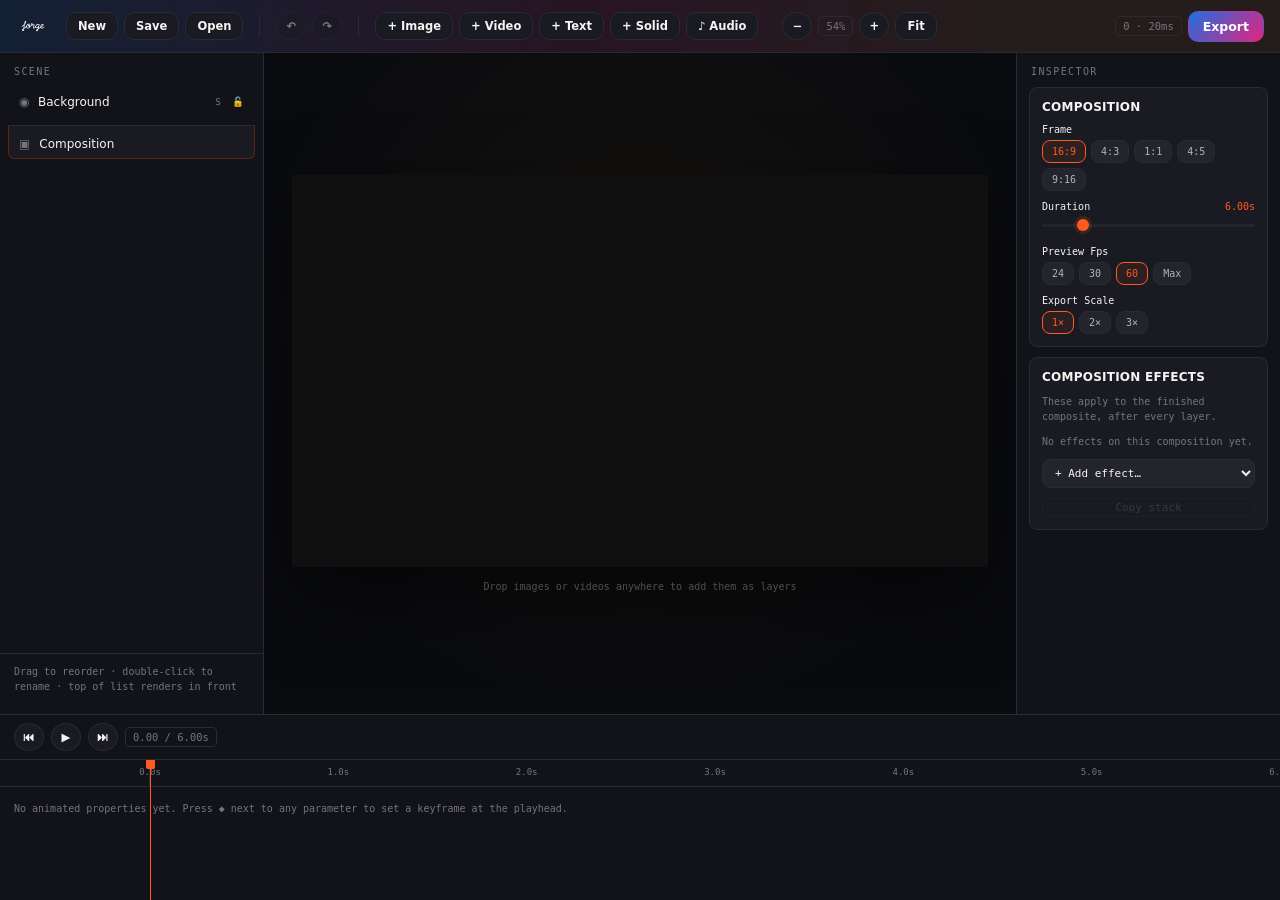
==== commit efd65b43: "added audio" ====
--- a/editor.html
+++ b/editor.html
@@ -28,12 +28,21 @@
     <div class="tool-divider"></div>
 
     <div class="tool-group">
+      <button class="btn btn-icon btn-sm" id="undoBtn" title="Undo (Cmd/Ctrl+Z)" disabled>↶</button>
+      <button class="btn btn-icon btn-sm" id="redoBtn" title="Redo (Shift+Cmd/Ctrl+Z)" disabled>↷</button>
+    </div>
+
+    <div class="tool-divider"></div>
+
+    <div class="tool-group">
       <button class="btn btn-sm" id="addImageBtn" title="Add an image layer">+ Image</button>
       <button class="btn btn-sm" id="addVideoBtn" title="Add a video layer">+ Video</button>
       <button class="btn btn-sm" id="addTextBtn" title="Add a text layer">+ Text</button>
       <button class="btn btn-sm" id="addSolidBtn" title="Add a solid background layer">+ Solid</button>
+      <button class="btn btn-sm" id="audioBtn" title="Load an audio track for effects to react to">♪ Audio</button>
       <input type="file" id="imageInput" accept="image/*" multiple hidden>
       <input type="file" id="videoInput" accept="video/*" multiple hidden>
+      <input type="file" id="audioInput" accept="audio/*" hidden>
     </div>
 
     <div class="tool-group zoom-group">
@@ -99,6 +108,7 @@
 </div>
 
 <script src="fx.js"></script>
+<script src="audio.js"></script>
 <script src="comp.js"></script>
 <script src="ui.js"></script>
 </body>
--- a/editor.css
+++ b/editor.css
@@ -181,15 +181,20 @@
   border:1px solid var(--border); border-radius:8px; color:var(--text-0); padding:7px 8px;
   resize:vertical; min-height:44px; margin-bottom:10px; }
 
-.key-btn, .anim-btn{ font-family:var(--mono); font-size:10px; line-height:1; color:var(--text-2);
+.key-btn, .anim-btn, .audio-btn{ font-family:var(--mono); font-size:10px; line-height:1; color:var(--text-2);
   background:transparent; border:1px solid var(--border); border-radius:6px; padding:2px 5px;
   cursor:pointer; transition:color .15s, border-color .15s, background .15s; }
-.key-btn:hover, .anim-btn:hover{ color:var(--text-0); border-color:var(--border-hi); }
+.key-btn:hover, .anim-btn:hover, .audio-btn:hover{ color:var(--text-0); border-color:var(--border-hi); }
 .key-btn.on{ color:var(--accent); border-color:var(--accent); background:rgba(255,90,31,0.10); }
 .anim-btn.on{ color:var(--accent); border-color:var(--accent); background:rgba(255,90,31,0.10); }
+.audio-btn.on{ color:var(--brand-cyan); border-color:var(--brand-cyan); background:rgba(47,212,192,0.10); }
+.audio-btn.dim{ opacity:0.4; cursor:not-allowed; }
+.audio-btn.dim:hover{ color:var(--text-2); border-color:var(--border); }
 
 .anim-box{ margin:8px 0 10px; padding:8px 9px; border-left:2px solid var(--accent-dim);
   background:rgba(255,90,31,0.035); border-radius:0 5px 5px 0; }
+.audio-box{ margin:8px 0 10px; padding:8px 9px; border-left:2px solid var(--brand-cyan);
+  background:rgba(47,212,192,0.05); border-radius:0 5px 5px 0; }
 .anim-select{ margin-bottom:8px; }
 
 .fx-card{ border:1px solid var(--border); border-radius:7px; background:var(--bg-1);
@@ -310,3 +315,14 @@
   .color-row{ flex-wrap:wrap; }
   .fx-name{ font-size:11px; }
 }
+
+/* effect color swatch (gradient stops) — a touch smaller than layer color inputs */
+.fx-color{ width:28px; height:22px; border:1px solid var(--border); border-radius:6px;
+  background:none; padding:0; cursor:pointer; }
+
+/* audio track button — shows loaded state in the toolbar */
+#audioBtn.active{ border-color:var(--brand-cyan); color:var(--brand-cyan); }
+
+/* copy/paste effect-stack row under the "add effect" dropdown */
+.fx-clipboard-row{ display:flex; gap:6px; margin-top:8px; }
+.fx-clipboard-row .icon-btn{ flex:1; text-align:center; }
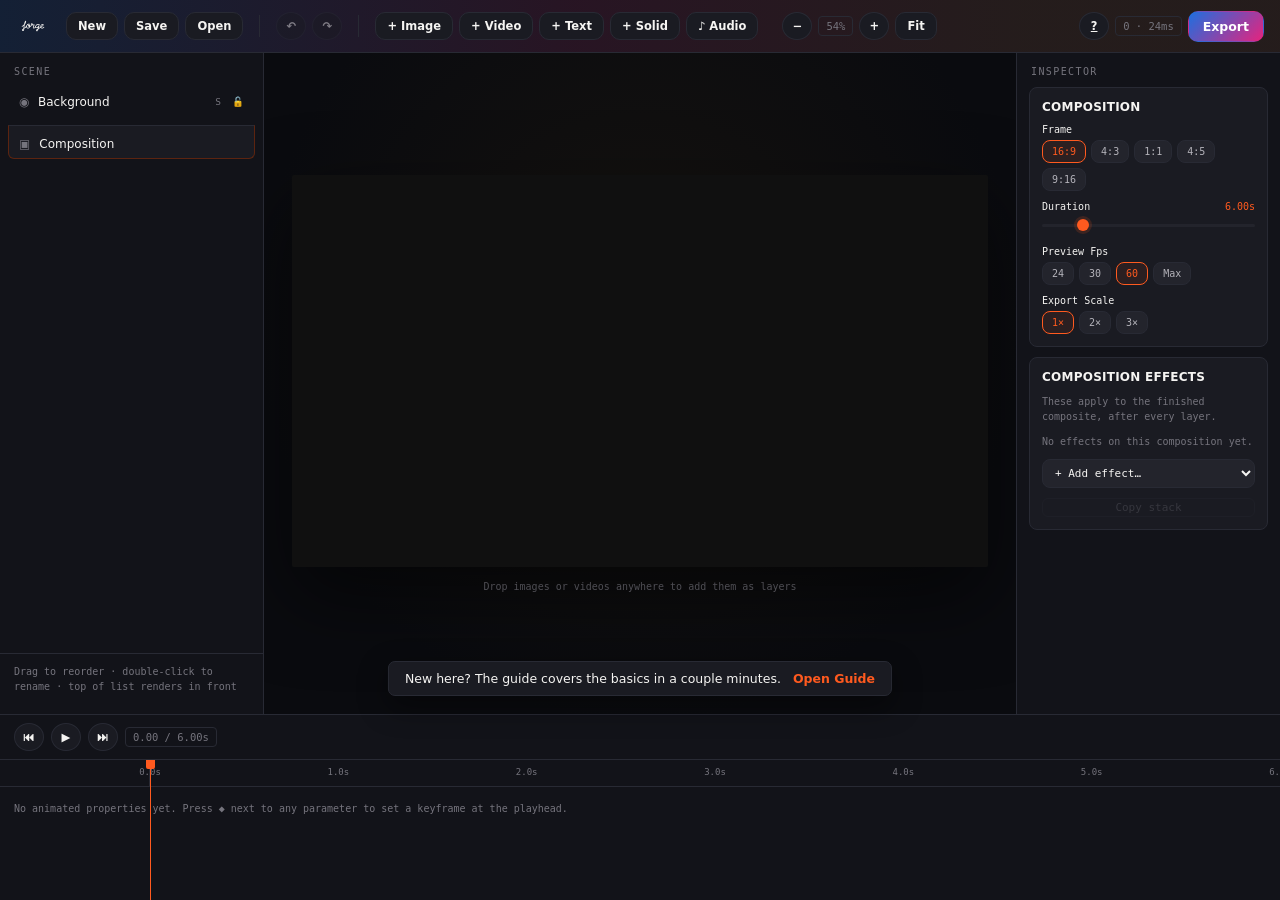
==== commit f4ff02c0: "added tutorials" ====
--- a/editor.html
+++ b/editor.html
@@ -53,6 +53,7 @@
     </div>
 
     <div class="tool-group right">
+      <a class="btn btn-icon btn-sm" id="helpBtn" href="guide.html" title="Guide">?</a>
       <span class="readout" id="perfReadout" title="Estimated GPU cost · measured frame time">0 · 0ms</span>
       <button class="btn btn-primary" id="exportBtn">Export</button>
     </div>
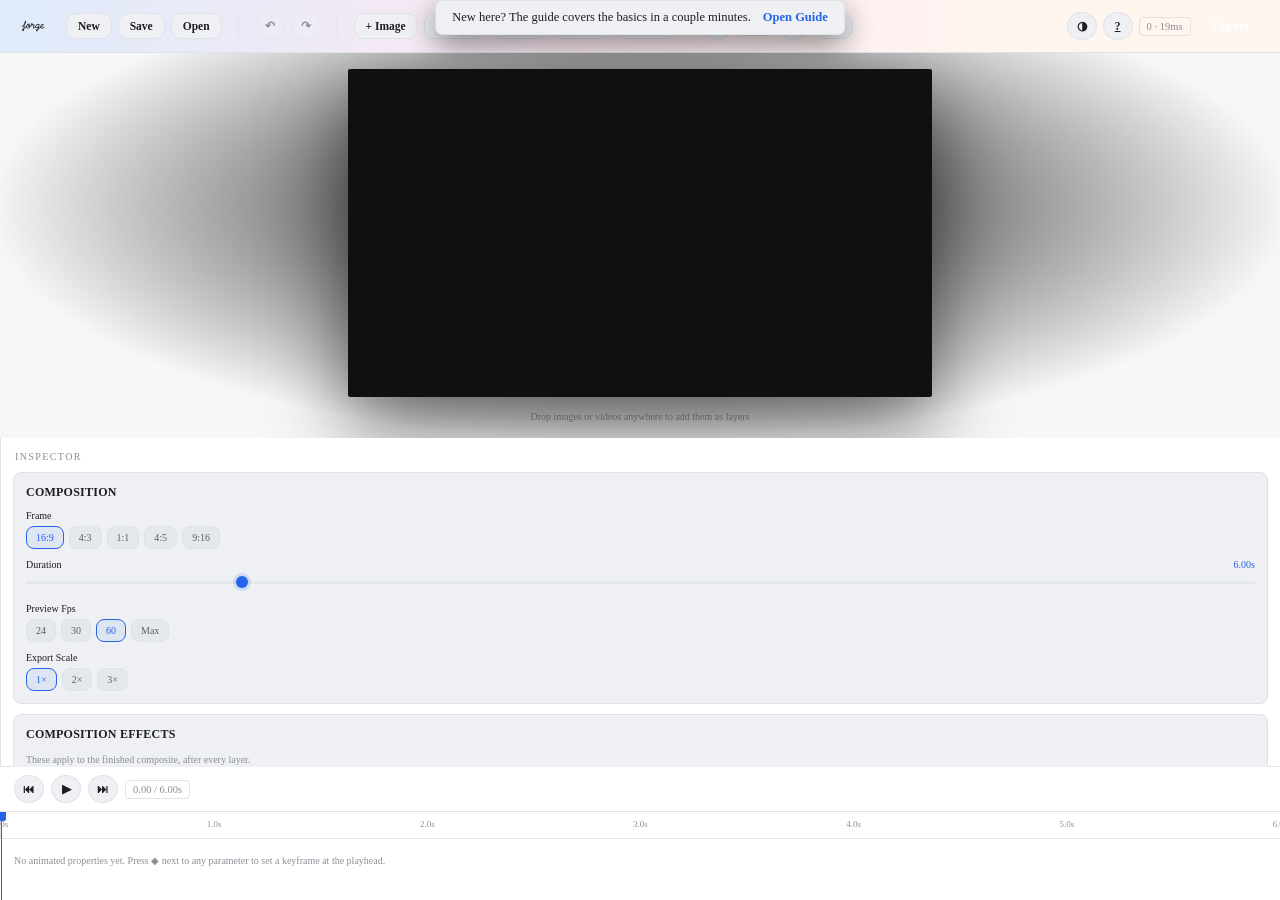
==== commit 8c06f76e: "new ui" ====
--- a/editor.html
+++ b/editor.html
@@ -9,6 +9,16 @@
 <link rel="preconnect" href="https://api.fontshare.com">
 <link href="https://api.fontshare.com/v2/css?f[]=satoshi@400,500,700&display=swap" rel="stylesheet">
 <link rel="stylesheet" href="editor.css">
+<script>
+  // Runs before first paint so there's no flash of the wrong theme: a saved manual choice
+  // wins, otherwise follow the OS/browser preference. ui.js wires the toggle button itself.
+  (function(){
+    var saved = null;
+    try{ saved = localStorage.getItem('forge:theme'); }catch(e){}
+    var theme = saved || (window.matchMedia && window.matchMedia('(prefers-color-scheme: light)').matches ? 'light' : 'dark');
+    if(theme === 'light') document.documentElement.setAttribute('data-theme', 'light');
+  })();
+</script>
 </head>
 <body>
 
@@ -53,6 +63,7 @@
     </div>
 
     <div class="tool-group right">
+      <button class="btn btn-icon btn-sm" id="themeBtn" title="Toggle light/dark theme">◐</button>
       <a class="btn btn-icon btn-sm" id="helpBtn" href="guide.html" title="Guide">?</a>
       <span class="readout" id="perfReadout" title="Estimated GPU cost · measured frame time">0 · 0ms</span>
       <button class="btn btn-primary" id="exportBtn">Export</button>
--- a/editor.css
+++ b/editor.css
@@ -1,14 +1,22 @@
 /* editor.css — Forge composition editor.
-   Layout regions: toolbar (top) / scene (left) / canvas (centre) / inspector (right) / timeline (bottom). */
+   Layout regions: toolbar (top) / scene (left) / canvas (centre) / inspector (right) / timeline (bottom).
+
+   Color system: dark is the default surface; [data-theme="light"] on <html> overrides the
+   same semantic tokens for a light one. Everything below reads --bg-*/--text-*/--accent*
+   rather than a literal color, so the two themes are two variable blocks, not two files.
+   Figma is the reference point for the light theme specifically — clean neutrals, a single
+   confident blue accent, high density without visual noise — reimplemented in Forge's own
+   values, not their literal palette. */
 
 :root{
-  /* Shifted from the old warm near-black (tied to the retired orange-ember identity) to a
-     cooler neutral that reads as the same family as the brand gradient's blues without
-     turning the working panels themselves into a color surface. */
   --bg-0:#0a0b0f; --bg-1:#121319; --bg-2:#1a1b22; --bg-3:#23242c;
   --border:#282a34; --border-hi:#383a46;
   --text-0:#f5f4f2; --text-1:#b4b3ba; --text-2:#75747d;
-  --accent:#ff5a1f; --accent-dim:#5c2410;
+  /* Accent moved off the old orange-ember identity onto brand blue — a single confident
+     interactive color, the same role Figma's blue plays: everything clickable/active/
+     selected reads through this one hue, nothing else competes with it for attention. */
+  --accent:#3b82f6; --accent-dim:#1e3a6e; --accent-rgb:59,130,246;
+  --shadow-strength:0.4;
   --mono:'Satoshi', ui-monospace, monospace;
   --sans:'Satoshi', system-ui, sans-serif;
   --panel-w:264px;
@@ -19,6 +27,17 @@
      still needs a stable, low-chroma base to actually read sliders and layer names against;
      this is "kinda similar," not a repaint of every panel. */
   --brand-blue:#1d6fe0; --brand-pink:#e6237e; --brand-orange:#ff8a3d; --brand-cyan:#2fd4c0;
+}
+
+/* Light theme — same semantic tokens, Figma-inspired: near-white neutrals, dark ink text,
+   the same blue accent (blue reads correctly on both light and dark, so it doesn't need to
+   change per-theme). Applied via a data attribute set on <html>, see theme.js at the bottom. */
+[data-theme="light"]{
+  --bg-0:#f6f7f9; --bg-1:#ffffff; --bg-2:#eef0f3; --bg-3:#e4e7eb;
+  --border:#dfe2e6; --border-hi:#c8ccd2;
+  --text-0:#1c1e21; --text-1:#5c6066; --text-2:#8a8f96;
+  --accent:#2563eb; --accent-dim:#dbe6fd; --accent-rgb:37,99,235;
+  --shadow-strength:0.08;
 }
 
 *{ box-sizing:border-box; }
@@ -131,7 +150,7 @@
 .sel-box{ position:absolute; border:1px solid var(--accent); pointer-events:none; }
 .sel-box.locked{ border-style:dashed; opacity:0.6; }
 .sel-handle{ position:absolute; width:9px; height:9px; margin:-5px 0 0 -5px;
-  background:var(--accent); border:1px solid #1a0800; border-radius:2px; pointer-events:auto; }
+  background:var(--accent); border:1px solid var(--bg-0); border-radius:2px; pointer-events:auto; }
 .sel-nw{ cursor:nwse-resize; } .sel-se{ cursor:nwse-resize; }
 .sel-ne{ cursor:nesw-resize; } .sel-sw{ cursor:nesw-resize; }
 .sel-rotate{ position:absolute; left:50%; top:-24px; width:11px; height:11px; margin-left:-6px;
@@ -154,7 +173,7 @@
 input[type="range"]{ -webkit-appearance:none; width:100%; height:14px; background:transparent; margin:0; }
 input[type="range"]::-webkit-slider-runnable-track{ height:3px; background:var(--bg-3); border-radius:2px; }
 input[type="range"]::-webkit-slider-thumb{ -webkit-appearance:none; width:12px; height:12px; margin-top:-4.5px;
-  border-radius:50%; background:var(--accent); cursor:pointer; box-shadow:0 0 0 3px rgba(255,90,31,0.15); }
+  border-radius:50%; background:var(--accent); cursor:pointer; box-shadow:0 0 0 3px rgba(var(--accent-rgb),0.15); }
 input[type="range"]::-moz-range-track{ height:3px; background:var(--bg-3); border-radius:2px; }
 input[type="range"]::-moz-range-thumb{ width:12px; height:12px; border:none; border-radius:50%; background:var(--accent); cursor:pointer; }
 
@@ -163,7 +182,7 @@
   border:1px solid var(--border); background:var(--bg-3); color:var(--text-1); cursor:pointer;
   transition:border-color .15s, color .15s, background .15s; }
 .seg-btn:hover{ color:var(--text-0); }
-.seg-btn.active{ border-color:var(--accent); color:var(--accent); background:rgba(255,90,31,0.08); }
+.seg-btn.active{ border-color:var(--accent); color:var(--accent); background:rgba(var(--accent-rgb),0.08); }
 
 .switch{ position:relative; width:30px; height:17px; flex-shrink:0; }
 .switch input{ opacity:0; width:100%; height:100%; margin:0; position:absolute; cursor:pointer; z-index:1; }
@@ -185,14 +204,14 @@
   background:transparent; border:1px solid var(--border); border-radius:6px; padding:2px 5px;
   cursor:pointer; transition:color .15s, border-color .15s, background .15s; }
 .key-btn:hover, .anim-btn:hover, .audio-btn:hover{ color:var(--text-0); border-color:var(--border-hi); }
-.key-btn.on{ color:var(--accent); border-color:var(--accent); background:rgba(255,90,31,0.10); }
-.anim-btn.on{ color:var(--accent); border-color:var(--accent); background:rgba(255,90,31,0.10); }
+.key-btn.on{ color:var(--accent); border-color:var(--accent); background:rgba(var(--accent-rgb),0.10); }
+.anim-btn.on{ color:var(--accent); border-color:var(--accent); background:rgba(var(--accent-rgb),0.10); }
 .audio-btn.on{ color:var(--brand-cyan); border-color:var(--brand-cyan); background:rgba(47,212,192,0.10); }
 .audio-btn.dim{ opacity:0.4; cursor:not-allowed; }
 .audio-btn.dim:hover{ color:var(--text-2); border-color:var(--border); }
 
 .anim-box{ margin:8px 0 10px; padding:8px 9px; border-left:2px solid var(--accent-dim);
-  background:rgba(255,90,31,0.035); border-radius:0 5px 5px 0; }
+  background:rgba(var(--accent-rgb),0.035); border-radius:0 5px 5px 0; }
 .audio-box{ margin:8px 0 10px; padding:8px 9px; border-left:2px solid var(--brand-cyan);
   background:rgba(47,212,192,0.05); border-radius:0 5px 5px 0; }
 .anim-select{ margin-bottom:8px; }
@@ -230,7 +249,7 @@
 .track-lane{ flex:1; position:relative; height:100%; cursor:pointer; }
 .track-lane:hover{ background:rgba(255,255,255,0.014); }
 .key-dot{ position:absolute; top:50%; width:9px; height:9px; margin:-5px 0 0 -5px; padding:0;
-  background:var(--accent); border:1px solid #1a0800; border-radius:2px;
+  background:var(--accent); border:1px solid var(--bg-0); border-radius:2px;
   transform:rotate(45deg); cursor:pointer; }
 .key-dot:hover{ background:#ff7038; }
 .playhead{ position:absolute; top:0; bottom:0; width:1px; background:var(--accent);
